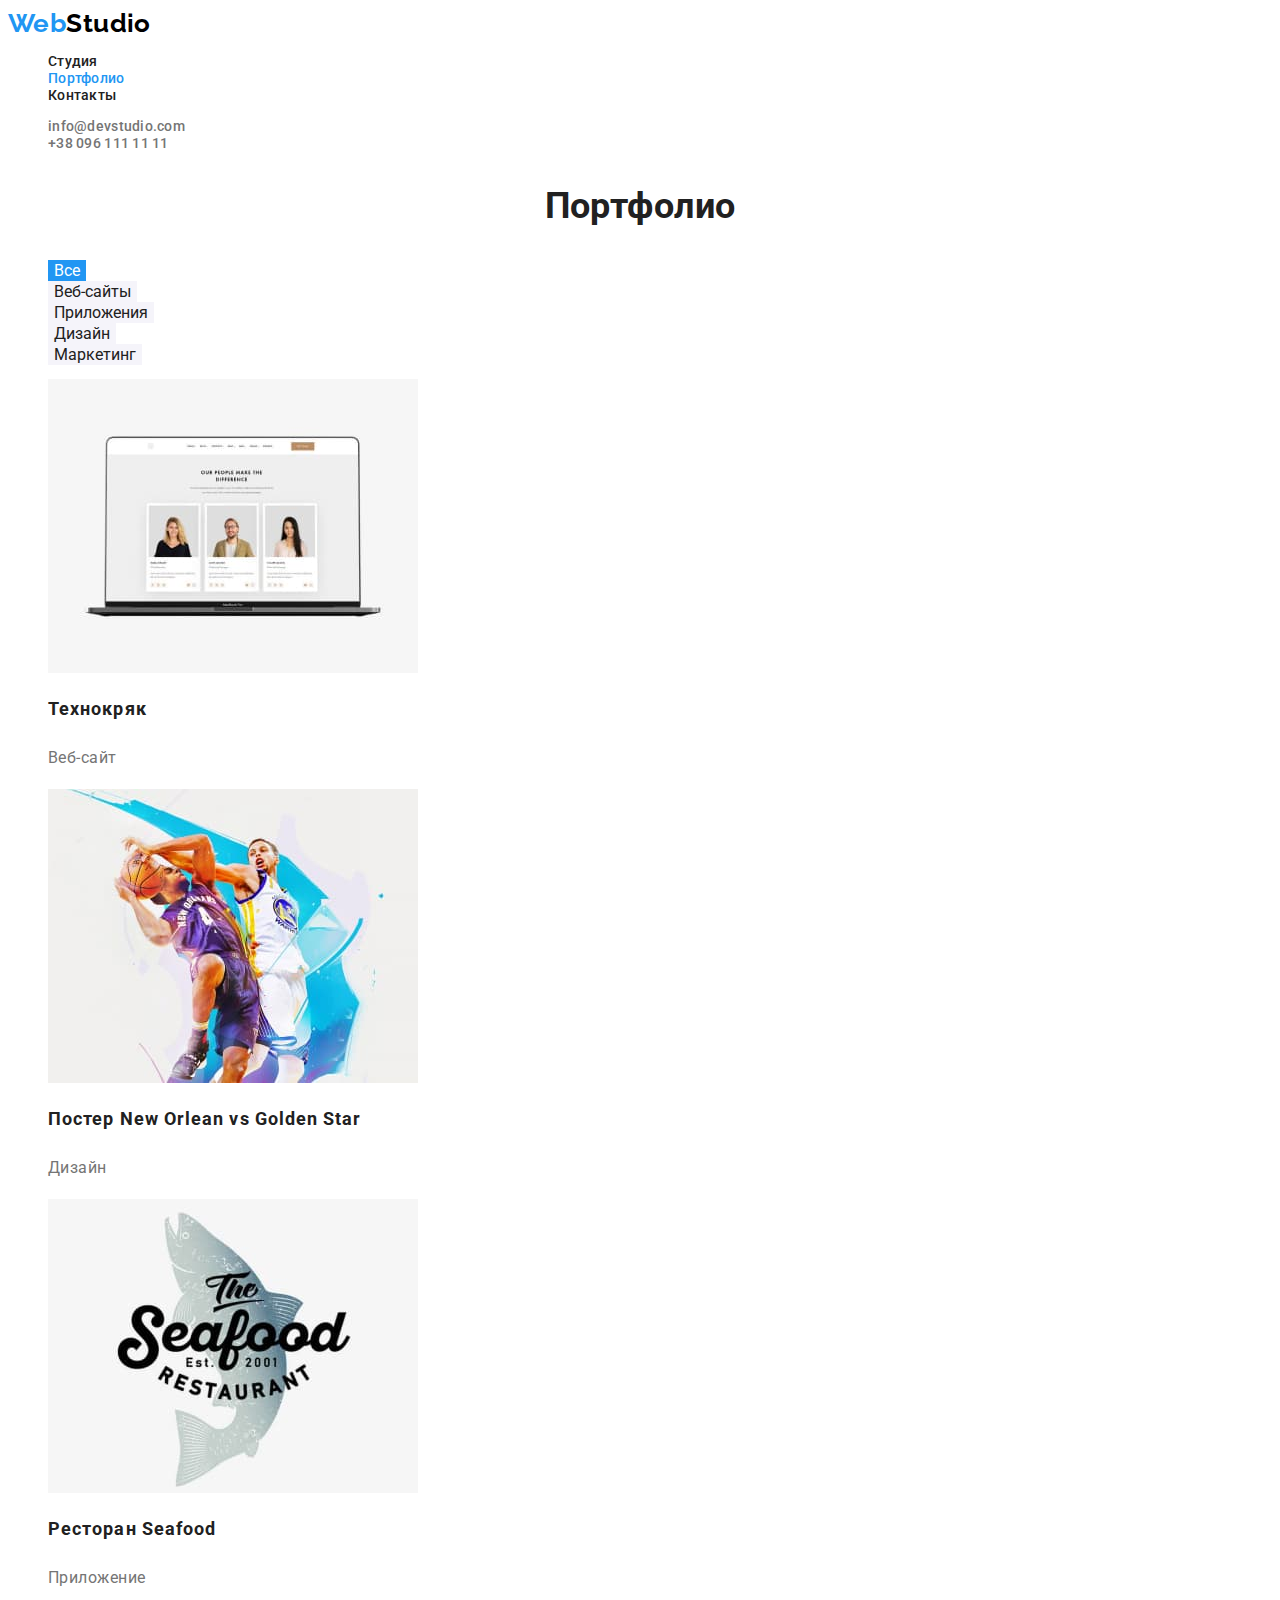
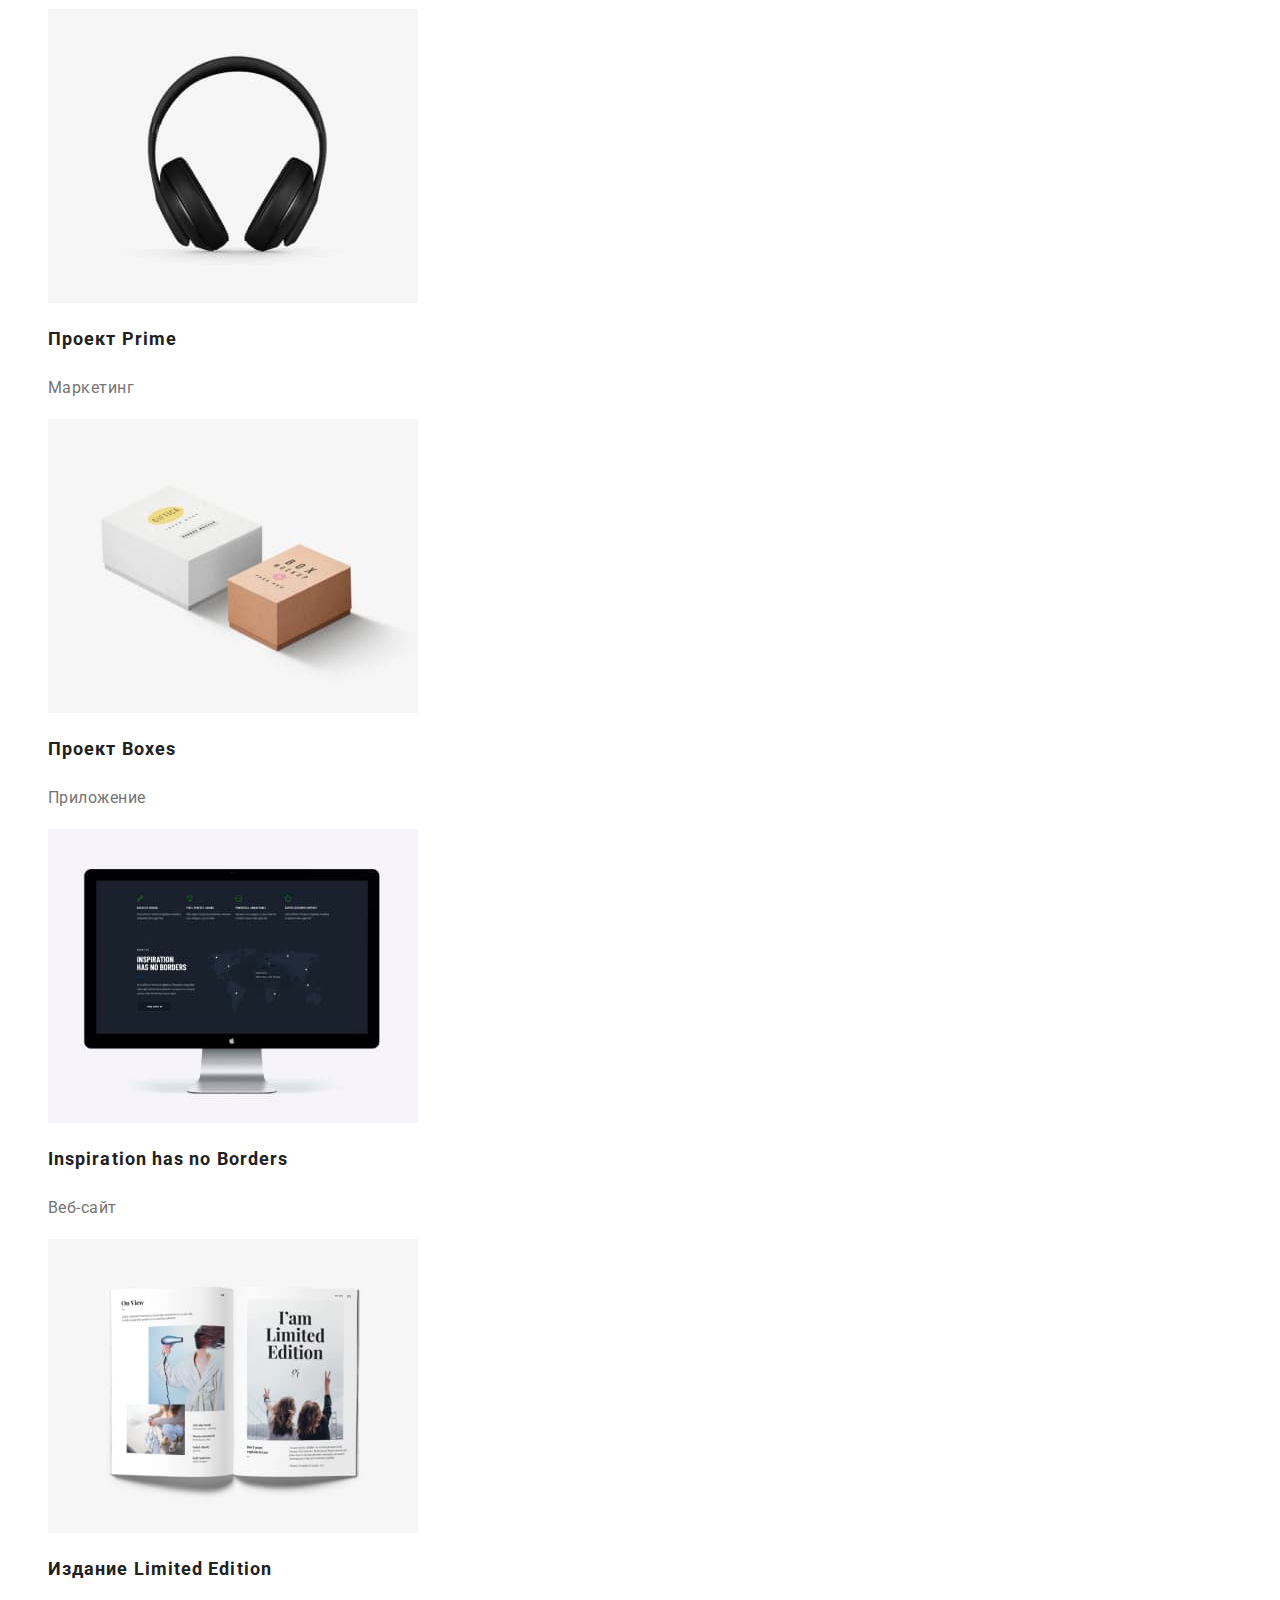
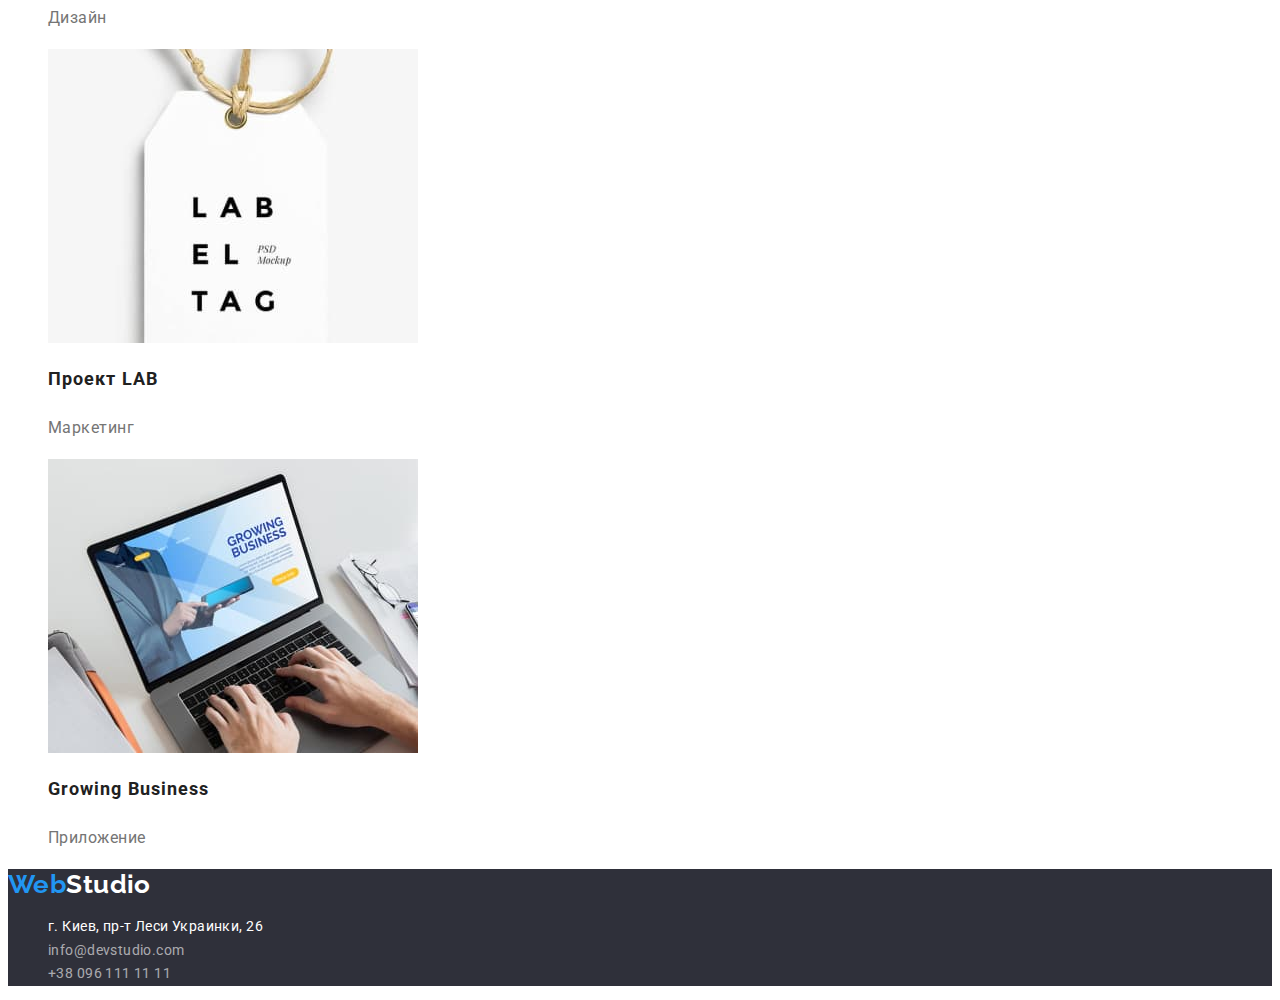
==== portfolio.html @ e7573cda "Скопирована hw-2" ====
<!DOCTYPE html>
<html lang="ru">
<head>
    <meta charset="UTF-8">
    <meta http-equiv="X-UA-Compatible" content="IE=edge">
    <meta name="viewport" content="width=device-width, initial-scale=1.0">
    <title>Portfolio</title>
    <link rel="preconnect" href="https://fonts.googleapis.com">
    <link rel="preconnect" href="https://fonts.gstatic.com" crossorigin>
    <link href="https://fonts.googleapis.com/css2?family=Raleway:wght@700&family=Roboto:wght@400;500;700;900&display=swap"
        rel="stylesheet">
    <link rel="stylesheet" href="./css/styles.css">
</head>
<body>
    <!--Шапка-->
    <header>
        <nav>
            <a href="./index.html" class="logo link">
                <span class="accent">Web</span>Studio
            </a>
    
            <ul class="site-nav list">
                <li>
                    <a href="./index.html" class="link">Студия</a>
                </li>
                <li>
                    <a href="./portfolio.html" class="link current">Портфолио</a>
                </li>
                <li>
                    <a href="./index.html" class="link">Контакты</a>
                </li>
            </ul>
        </nav>
    
        <ul class="site-contacts list">
            <li><a href="mailto:info@devstudio.com" class="link">info@devstudio.com</a></li>
            <li><a href="tel:+380961111111" class="link">+38 096 111 11 11</a></li>
        </ul>
    </header>

    <main>
        <section class="section">
            <h1 class="section-title">Портфолио</h1>
            <ul class="filter list">
                <li class="btn">
                    <button type="button" class="button secondary active">Все</button>
                </li>
                <li class="btn">
                    <button type="button" class="button secondary">Веб-сайты</button>
                </li>
                <li class="btn">
                    <button type="button" class="button secondary">Приложения</button>
                </li>
                <li class="btn">
                    <button type="button" class="button secondary">Дизайн</button>
                </li>
                <li class="btn">
                    <button type="button" class="button secondary">Маркетинг</button>
                </li>
            </ul>
                                    
            <ul class="project-list list">
                <li class="project-card">
                    <a href="">
                        <img src="./images/technokyak.jpg" alt="Технокряк" width="370" height="294">
                        <h2 class="title">Технокряк</h2>
                        <p class="text">Веб-сайт</p>
                    </a>                    
                </li>
                <li class="project-card">
                    <a href="">
                        <img src="./images/new-orlean-golden-star.jpg" alt="Постер New Orlean vs Golden Star" width="370" height="294">
                        <h2 class="title">Постер New Orlean vs Golden Star</h2>
                        <p class="text">Дизайн</p>
                    </a>                    
                </li>
                <li class="project-card">
                    <a href="">
                        <img src="./images/restaurant-seafood.jpg" alt="Ресторан Seafood" width="370" height="294">
                        <h2 class="title">Ресторан Seafood</h2>
                        <p class="text">Приложение</p>
                    </a>
                    
                </li>
                <li class="project-card">
                    <a href="">
                        <img src="./images/project-prime.jpg" alt="Проект Prime" width="370" height="294">
                        <h2 class="title">Проект Prime</h2>
                        <p class="text">Маркетинг</p>
                    </a>
                </li>
                <li class="project-card">
                    <a href="">
                        <img src="./images/project-boxes.jpg" alt="Проект Boxes" width="370" height="294">
                        <h2 class="title">Проект Boxes</h2>
                        <p class="text">Приложение</p>
                    </a>
                    
                </li>
                <li class="project-card">
                    <a href="">
                        <img src="./images/insipation-no-borders.jpg" alt="Inspiration has no Borders" width="370" height="294">
                        <h2 class="title">Inspiration has no Borders</h2>
                        <p class="text">Веб-сайт</p>
                    </a>
                </li>
                <li class="project-card">
                    <a href="">
                        <img src="./images/limited-edition.jpg" alt="Издание Limited Edition" width="370" height="294">
                        <h2 class="title">Издание Limited Edition</h2>
                        <p class="text">Дизайн</p>
                    </a>                    
                </li>
                <li class="project-card">
                    <a href="">
                        <img src="./images/project-lab.jpg" alt="Проект LAB" width="370" height="294">
                        <h2 class="title">Проект LAB</h2>
                        <p class="text">Маркетинг</p>
                    </a>
                </li>
                <li class="project-card">
                    <a href="">
                        <img src="./images/growing-business.jpg" alt="Growing Business" width="370" height="294">
                        <h2 class="title">Growing Business</h2>
                        <p class="text">Приложение</p>
                    </a>
                </li>
            </ul>                     
        </section>
    </main>

    <!--Футер-->
    <footer class="footer-content">
        <a href="./index.html" class="logo link">
            <span class="accent">Web</span>Studio
        </a>
        <address class="footer-address">
            <ul class="footer-contacts list">
                <li>
                    <a href="" class="office-address">г. Киев, пр-т Леси Украинки, 26</a>
                </li>
                <li>
                    <a href="mailto:info@devstudio.com" class="link">info@devstudio.com</a>
                </li>
                <li>
                    <a href="tel:+380961111111" class="link">+38 096 111 11 11</a>
                </li>
            </ul>
        </address>
    </footer>
    
</body>
</html>
---- css/styles.css ----
/* Основной цвет текста #757575 */

/* Цвет заголовки #212121 */

/* Цвет акцентов #2196F3 */

:root {
    --primary-text-color: #757575;
    --title-text-color: #212121;
    --accent-color: #2196F3;
    --primary-white-color: #fff;
    --secondary-bg-color: #F5F4FA;
}

body {
    background-color: var(--primary-white-color);
    color: var(--primary-text-color);

    font-family: 'Roboto', sans-serif;
    font-weight: 400;
    font-size: 14px;
    letter-spacing: 0.03em;
    }


.link{
    text-decoration: none;
}

.list {
    list-style: none;
}


/* Хэдер лого */


.logo {
    color: #000;
    font-family: 'Raleway', sans-serif;
    font-weight: 700;
    font-size: 26px;
    line-height: 1.2;
}

.accent {
    color: var(--accent-color);
}

/* Хэдер навигация */

.site-nav .link {
    color: var(--title-text-color);

    font-weight: 500;
    line-height: 1.14;
    letter-spacing: 0.02em;
}

.site-nav .link:hover,
.site-nav .link:focus {
    color: var(--accent-color);
}

.site-nav .link.current {
    color: var(--accent-color);
}

.site-contacts .link {
    color: var(--primary-text-color);

    font-weight: 500;
    line-height: 1.14;
    letter-spacing: 0.02em;
}

.site-contacts .link:hover,
.site-contacts .link:focus {
    color: var(--accent-color);
}


/* Hero */

.hero {
    background-color: #2F303A;
}

.hero-title {
    color: #fff;

    font-weight: 900;
    font-size: 44px;
    line-height: 1.36;
    letter-spacing: 0.06em;
    text-align: center;
    text-transform: uppercase;
}

.hero .button {
    font-weight: 700;
    font-size: 16px;
    line-height: 1.88;
    align-items: center;
    text-align: center;
    letter-spacing: 0.06em;
} 

/* Преимущества */

.feature-list .title {
    color: var(--title-text-color);

    font-size: 14px;
    line-height: 1.14;
    text-transform: uppercase;
}

.feature-list .text {
    line-height: 1.71;
}

/* Чем мы занимаемся */


/* Наша команда */

.section.team {
    background-color: #F5F4FA;
}

.section-title {
    color: var(--title-text-color);

    font-size: 36px;
    line-height: 1.67;
    text-align: center;
}

.team-card .title {
    color: var(--title-text-color);

    font-weight: 500;
    font-size: 16px;
    line-height: 1.19;
}

.team-card .text {
    font-size: 16px;
    line-height: 1.19;
}

/* Футер */

.footer-content {
    background-color: #2F303A;
}

.footer-content a {
    text-decoration: none;
    font-style: normal;
}

.footer-content .logo {
    color: var(--primary-white-color);
}

.footer-content .site-contacts .link {
font-weight: 400;
}

.office-address {
    color: var(--primary-white-color);

    line-height: 1.71;
}

.footer-contacts .link {
    color: rgba(255, 255, 255, 0.6);
    
    font-weight: 400;
    font-size: 14px;
    line-height: 1.71;
    letter-spacing: 0.03em;
}

.footer-contacts .link:hover,
.footer-contacts .link:focus {
    color: var(--accent-color);
}


/* Портфолио */


/* Buttons */

/* .filter > .btn {
    display: inline;
} */

.button {
    background-color: var(--secondary-bg-color);
    color: var(--title-text-color);
    
    font-family: inherit;
    font-size: 16px;
    border: none;

    cursor: pointer;
}

.button.primary {
    background-color: var(--accent-color);
    color: var(--primary-white-color);
}

.button.secondary {
    background-color: var(--secondary-bg-color);
    color: var(--title-text-color);
}

.button.secondary.active {
    background-color: var(--accent-color);
    color: var(--primary-white-color);
}

.button.secondary:hover,
.button.secondary:focus,
.button.secondary:active {
    background-color: var(--accent-color);
    color: var(--primary-white-color);
}


/* Portfolio content */

.project-card a {
    text-decoration: none;
}

.project-card .title {
    color: var(--title-text-color);

    font-size: 18px;
    line-height: 2;
    letter-spacing: 0.06em;
}


.project-card .text {
    color: var(--primary-text-color);
    
    font-weight: 400;
    font-size: 16px;
    line-height: 1.88;
    letter-spacing: 0.03em;
}
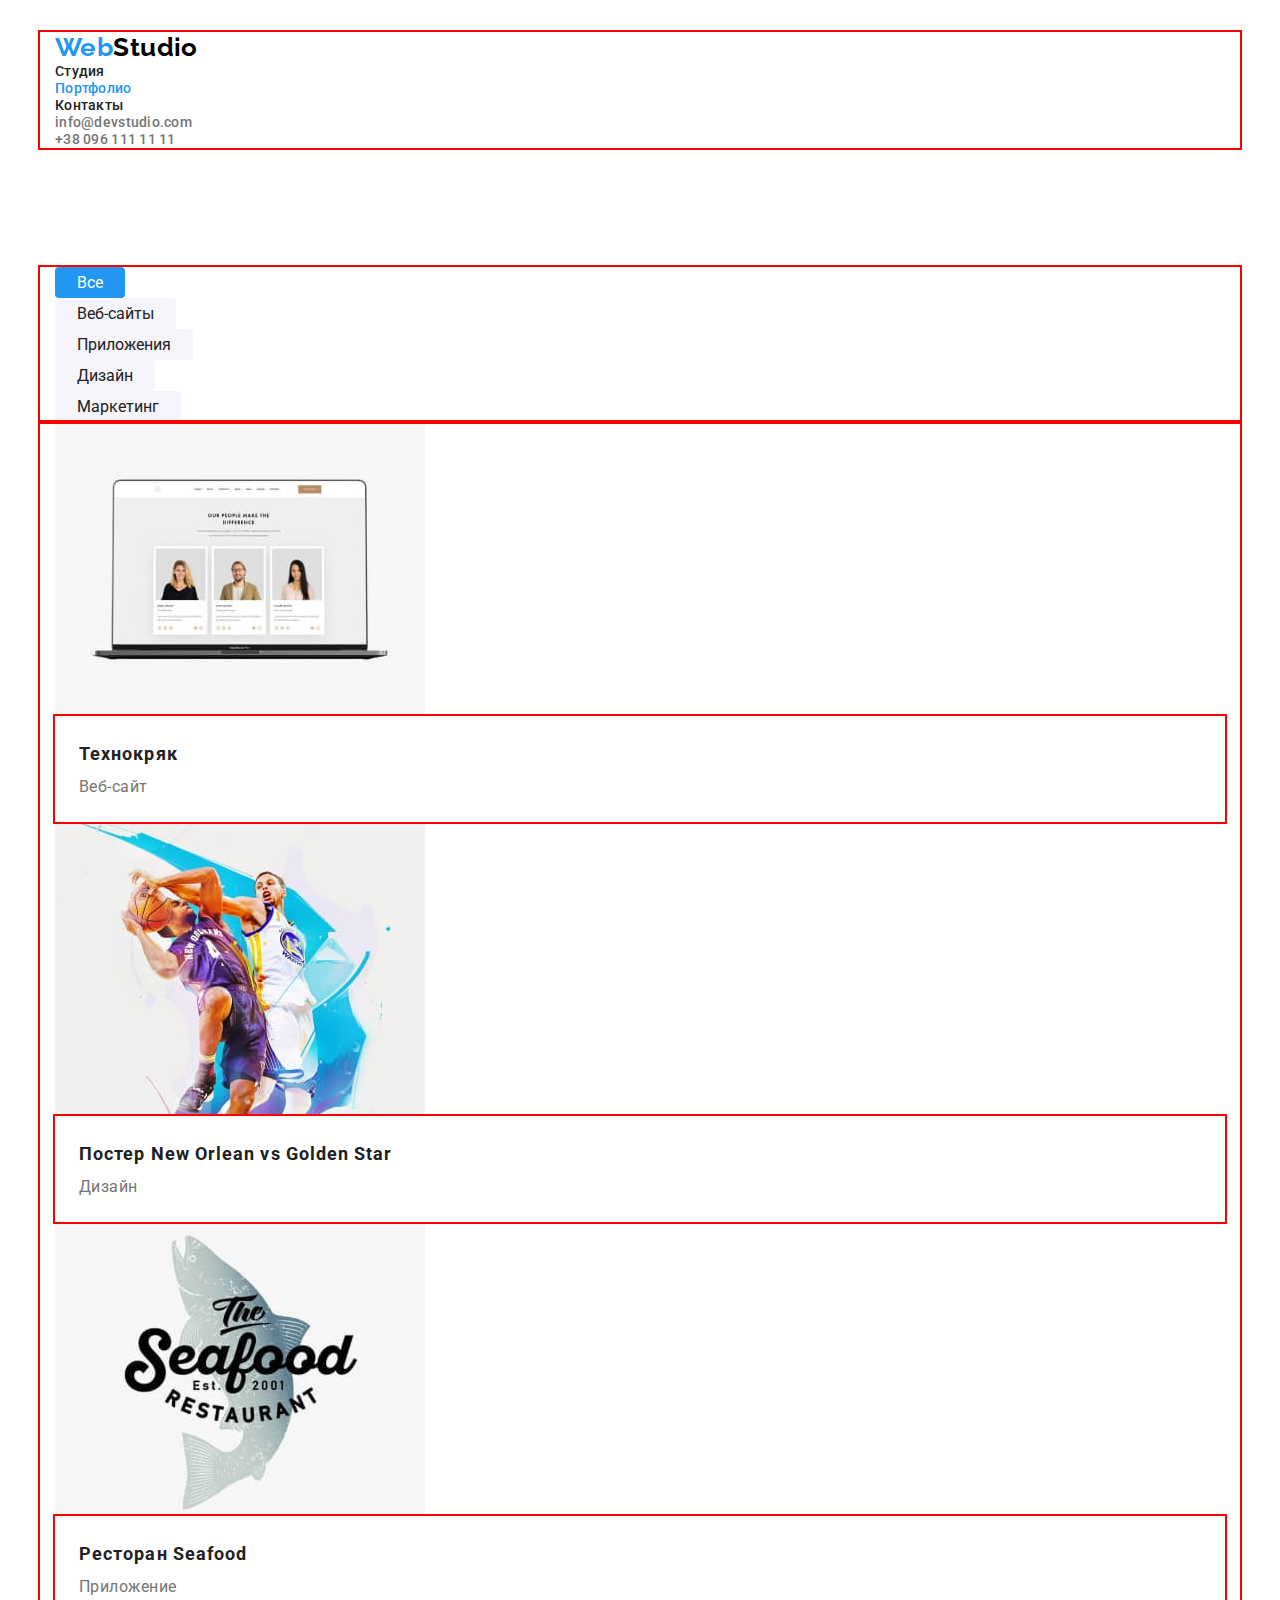
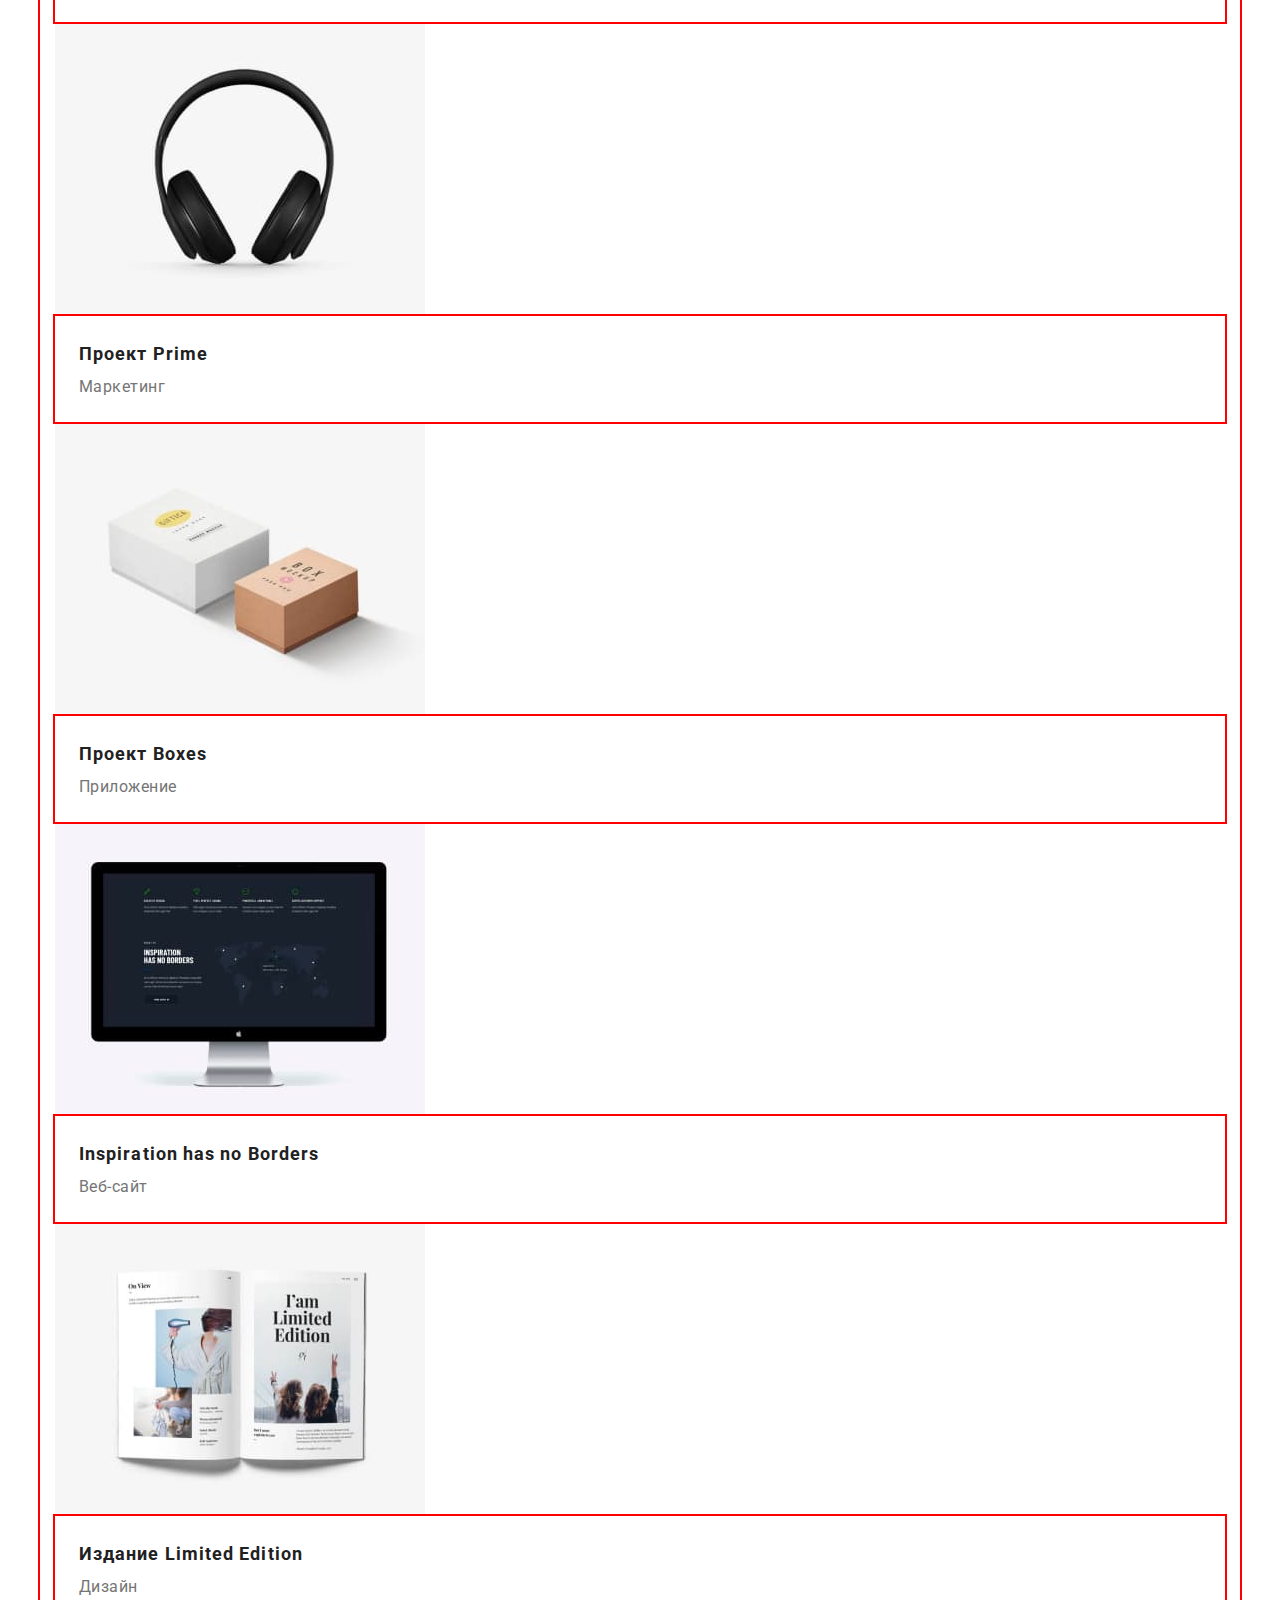
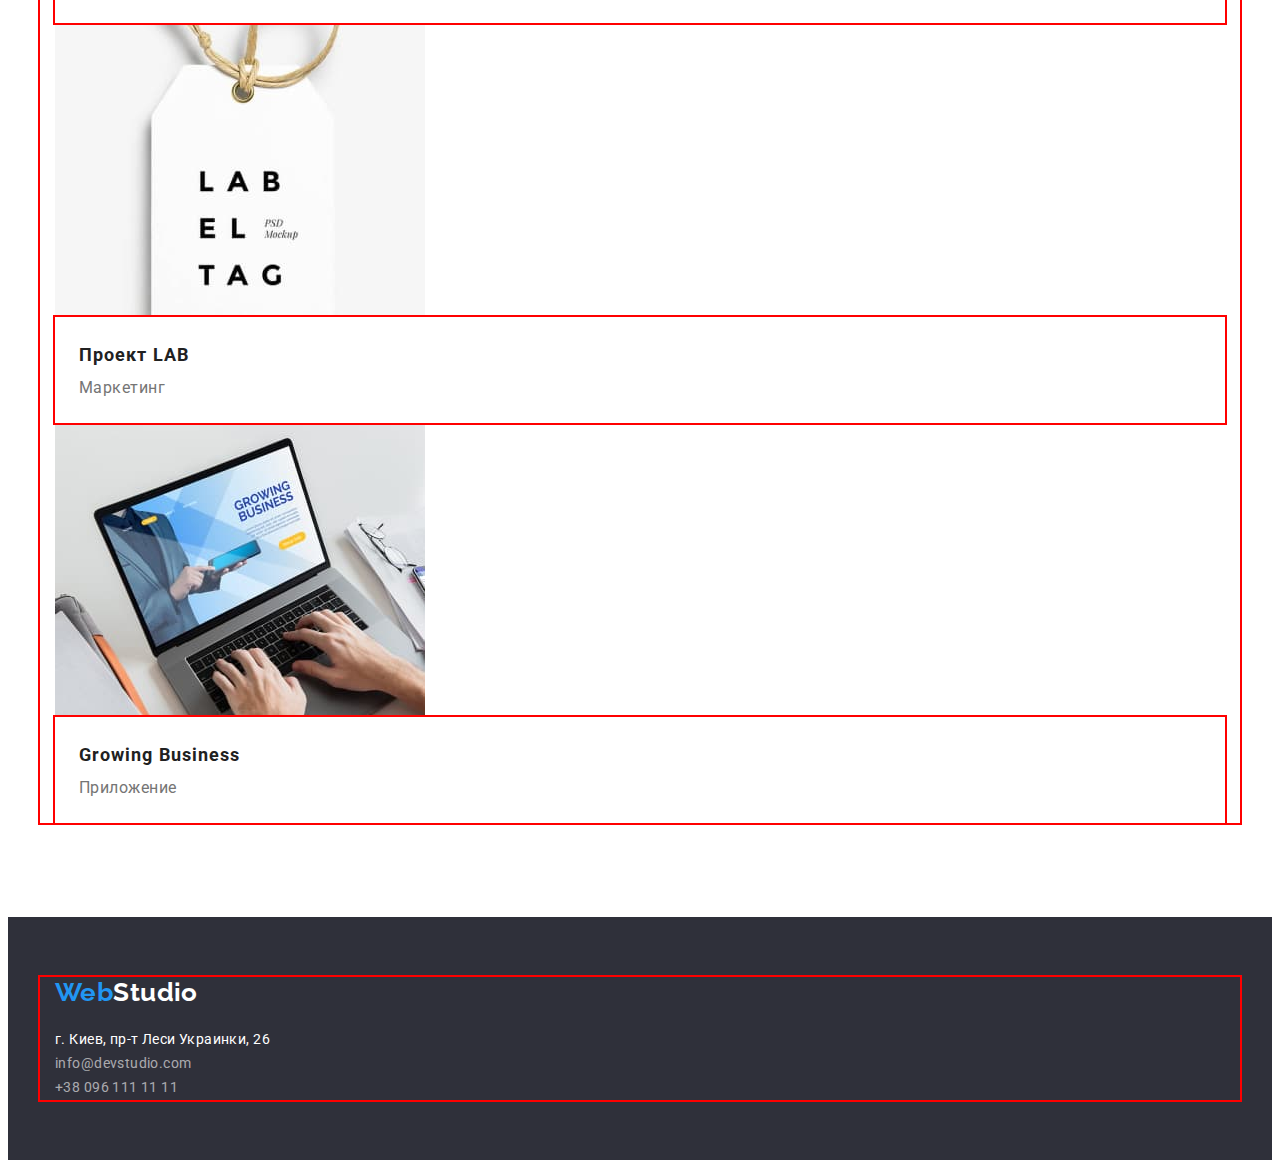
==== commit ec1981e8: "Первая без футера с контейнерами" ====
--- a/portfolio.html
+++ b/portfolio.html
@@ -9,145 +9,168 @@
     <link rel="preconnect" href="https://fonts.gstatic.com" crossorigin>
     <link href="https://fonts.googleapis.com/css2?family=Raleway:wght@700&family=Roboto:wght@400;500;700;900&display=swap"
         rel="stylesheet">
+    <link rel="stylesheet" href="https://cdnjs.cloudflare.com/ajax/libs/modern-normalize/1.1.0/modern-normalize.min.css"
+        integrity="sha512-wpPYUAdjBVSE4KJnH1VR1HeZfpl1ub8YT/NKx4PuQ5NmX2tKuGu6U/JRp5y+Y8XG2tV+wKQpNHVUX03MfMFn9Q=="
+        crossorigin="anonymous" referrerpolicy="no-referrer" />
     <link rel="stylesheet" href="./css/styles.css">
 </head>
 <body>
     <!--Шапка-->
-    <header>
-        <nav>
-            <a href="./index.html" class="logo link">
-                <span class="accent">Web</span>Studio
-            </a>
-    
-            <ul class="site-nav list">
+    <header class="header">
+        <div class="container">
+            <nav>
+                <a href="./index.html" class="logo-header link">
+                    <span class="accent">Web</span>Studio</a>
+                <ul class="site-nav list">
                 <li>
                     <a href="./index.html" class="link">Студия</a>
                 </li>
                 <li>
                     <a href="./portfolio.html" class="link current">Портфолио</a>
                 </li>
-                <li>
-                    <a href="./index.html" class="link">Контакты</a>
-                </li>
+                    <li>
+                        <a href="./index.html" class="link">Контакты</a>
+                    </li>
+                </ul>
+            </nav>
+            <ul class="site-contacts list">
+                <li><a href="mailto:info@devstudio.com" class="link">info@devstudio.com</a></li>
+                <li><a href="tel:+380961111111" class="link">+38 096 111 11 11</a></li>
             </ul>
-        </nav>
-    
-        <ul class="site-contacts list">
-            <li><a href="mailto:info@devstudio.com" class="link">info@devstudio.com</a></li>
-            <li><a href="tel:+380961111111" class="link">+38 096 111 11 11</a></li>
-        </ul>
+        </div>
     </header>
 
     <main>
-        <section class="section">
-            <h1 class="section-title">Портфолио</h1>
-            <ul class="filter list">
-                <li class="btn">
-                    <button type="button" class="button secondary active">Все</button>
-                </li>
-                <li class="btn">
-                    <button type="button" class="button secondary">Веб-сайты</button>
-                </li>
-                <li class="btn">
-                    <button type="button" class="button secondary">Приложения</button>
-                </li>
-                <li class="btn">
-                    <button type="button" class="button secondary">Дизайн</button>
-                </li>
-                <li class="btn">
-                    <button type="button" class="button secondary">Маркетинг</button>
-                </li>
-            </ul>
-                                    
-            <ul class="project-list list">
-                <li class="project-card">
-                    <a href="">
-                        <img src="./images/technokyak.jpg" alt="Технокряк" width="370" height="294">
-                        <h2 class="title">Технокряк</h2>
-                        <p class="text">Веб-сайт</p>
-                    </a>                    
-                </li>
-                <li class="project-card">
-                    <a href="">
-                        <img src="./images/new-orlean-golden-star.jpg" alt="Постер New Orlean vs Golden Star" width="370" height="294">
-                        <h2 class="title">Постер New Orlean vs Golden Star</h2>
-                        <p class="text">Дизайн</p>
-                    </a>                    
-                </li>
-                <li class="project-card">
-                    <a href="">
-                        <img src="./images/restaurant-seafood.jpg" alt="Ресторан Seafood" width="370" height="294">
-                        <h2 class="title">Ресторан Seafood</h2>
-                        <p class="text">Приложение</p>
-                    </a>
-                    
-                </li>
-                <li class="project-card">
-                    <a href="">
-                        <img src="./images/project-prime.jpg" alt="Проект Prime" width="370" height="294">
-                        <h2 class="title">Проект Prime</h2>
-                        <p class="text">Маркетинг</p>
-                    </a>
-                </li>
-                <li class="project-card">
-                    <a href="">
-                        <img src="./images/project-boxes.jpg" alt="Проект Boxes" width="370" height="294">
-                        <h2 class="title">Проект Boxes</h2>
-                        <p class="text">Приложение</p>
-                    </a>
-                    
-                </li>
-                <li class="project-card">
-                    <a href="">
-                        <img src="./images/insipation-no-borders.jpg" alt="Inspiration has no Borders" width="370" height="294">
-                        <h2 class="title">Inspiration has no Borders</h2>
-                        <p class="text">Веб-сайт</p>
-                    </a>
-                </li>
-                <li class="project-card">
-                    <a href="">
-                        <img src="./images/limited-edition.jpg" alt="Издание Limited Edition" width="370" height="294">
-                        <h2 class="title">Издание Limited Edition</h2>
-                        <p class="text">Дизайн</p>
-                    </a>                    
-                </li>
-                <li class="project-card">
-                    <a href="">
-                        <img src="./images/project-lab.jpg" alt="Проект LAB" width="370" height="294">
-                        <h2 class="title">Проект LAB</h2>
-                        <p class="text">Маркетинг</p>
-                    </a>
-                </li>
-                <li class="project-card">
-                    <a href="">
-                        <img src="./images/growing-business.jpg" alt="Growing Business" width="370" height="294">
-                        <h2 class="title">Growing Business</h2>
-                        <p class="text">Приложение</p>
-                    </a>
-                </li>
-            </ul>                     
+        <section class="section portfolio">
+            <div class="container">
+                <h1 class="portfolio-title visually-hidden">Портфолио</h1>
+                <ul class="btn-filter list">
+                    <li class="btn">
+                        <button type="button" class="button secondary active">Все</button>
+                    </li>
+                    <li class="btn">
+                        <button type="button" class="button secondary">Веб-сайты</button>
+                    </li>
+                    <li class="btn">
+                        <button type="button" class="button secondary">Приложения</button>
+                    </li>
+                    <li class="btn">
+                        <button type="button" class="button secondary">Дизайн</button>
+                    </li>
+                    <li class="btn">
+                        <button type="button" class="button secondary">Маркетинг</button>
+                    </li>
+                </ul>
+            </div>
+            <div class="container">
+                <ul class="project-list list">
+                    <li class="project-card">
+                        <a href="">
+                            <img src="./images/technokyak.jpg" alt="Технокряк" width="370" height="294">
+                            <div class="content">
+                                <h2 class="project-card-title">Технокряк</h2>
+                                <p class="project-card-text">Веб-сайт</p>
+                            </div>
+                        </a>
+                    </li>
+                    <li class="project-card">
+                        <a href="">
+                            <img src="./images/new-orlean-golden-star.jpg" alt="Постер New Orlean vs Golden Star" width="370"
+                                height="294">
+                            <div class="content">
+                                <h2 class="project-card-title">Постер New Orlean vs Golden Star</h2>
+                                <p class="project-card-text">Дизайн</p>
+                            </div>
+                        </a>
+                    </li>
+                    <li class="project-card">
+                        <a href="">
+                            <img src="./images/restaurant-seafood.jpg" alt="Ресторан Seafood" width="370" height="294">
+                            <div class="content">
+                                <h2 class="project-card-title">Ресторан Seafood</h2>
+                                <p class="project-card-text">Приложение</p>
+                            </div>
+                            </a>                
+                    </li>
+                    <li class="project-card">
+                        <a href="">
+                            <img src="./images/project-prime.jpg" alt="Проект Prime" width="370" height="294">
+                            <div class="content">
+                                <h2 class="project-card-title">Проект Prime</h2>
+                                <p class="project-card-text">Маркетинг</p>
+                            </div>
+                        </a>
+                    </li>
+                    <li class="project-card">
+                        <a href="">
+                            <img src="./images/project-boxes.jpg" alt="Проект Boxes" width="370" height="294">
+                            <div class="content">
+                                <h2 class="project-card-title">Проект Boxes</h2>
+                                <p class="project-card-text">Приложение</p>
+                            </div>
+                            </a>
+                
+                    </li>
+                    <li class="project-card">
+                        <a href="">
+                            <img src="./images/insipation-no-borders.jpg" alt="Inspiration has no Borders" width="370" height="294">
+                            <div class="content">
+                                <h2 class="project-card-title">Inspiration has no Borders</h2>
+                                <p class="project-card-text">Веб-сайт</p>
+                            </div>
+                        </a>
+                    </li>
+                    <li class="project-card">
+                        <a href="">
+                            <img src="./images/limited-edition.jpg" alt="Издание Limited Edition" width="370" height="294">
+                            <div class="content">
+                                <h2 class="project-card-title">Издание Limited Edition</h2>
+                                <p class="project-card-text">Дизайн</p>
+                            </div>
+                        </a>
+                    </li>
+                    <li class="project-card">
+                        <a href="">
+                            <img src="./images/project-lab.jpg" alt="Проект LAB" width="370" height="294">
+                            <div class="content">
+                                <h2 class="project-card-title">Проект LAB</h2>
+                                <p class="project-card-text">Маркетинг</p>
+                            </div>
+                        </a>
+                    </li>
+                    <li class="project-card">
+                        <a href="">
+                            <img src="./images/growing-business.jpg" alt="Growing Business" width="370" height="294">
+                            <div class="content">
+                                <h2 class="project-card-title">Growing Business</h2>
+                                <p class="project-card-text">Приложение</p>
+                            </div>
+                        </a>
+                    </li>
+                </ul>
+            </div>
         </section>
     </main>
-
     <!--Футер-->
-    <footer class="footer-content">
-        <a href="./index.html" class="logo link">
-            <span class="accent">Web</span>Studio
-        </a>
-        <address class="footer-address">
-            <ul class="footer-contacts list">
-                <li>
-                    <a href="" class="office-address">г. Киев, пр-т Леси Украинки, 26</a>
-                </li>
-                <li>
-                    <a href="mailto:info@devstudio.com" class="link">info@devstudio.com</a>
-                </li>
-                <li>
-                    <a href="tel:+380961111111" class="link">+38 096 111 11 11</a>
-                </li>
-            </ul>
-        </address>
+    <footer class="footer">
+        <div class="container">
+            <a href="./index.html" class="logo-footer link">
+                <span class="accent">Web</span>Studio
+            </a>
+            <address class="footer-contacts">
+                <ul class="site-contacts list">
+                    <li>
+                        <a href="" class="office-address link">г. Киев, пр-т Леси Украинки, 26</a>
+                    </li>
+                    <li>
+                        <a href="mailto:info@devstudio.com" class="link">info@devstudio.com</a>
+                    </li>
+                    <li>
+                        <a href="tel:+380961111111" class="link">+38 096 111 11 11</a>
+                    </li>
+                </ul>
+            </address>
+        </div>
     </footer>
-    
 </body>
 </html>--- a/css/styles.css
+++ b/css/styles.css
@@ -1,3 +1,26 @@
+*,
+*::before,
+*::after {
+    box-sizing: border-box;
+}
+
+p, h1, h2, h3, h4, h5, h6 {
+    margin: 0%
+;}
+
+ul, ol {
+    margin: 0;
+    padding-left: 0;
+}
+
+img {
+    display: block;
+}
+
+button {
+    cursor: pointer ;
+}
+
 /* Основной цвет текста #757575 */
 
 /* Цвет заголовки #212121 */
@@ -32,10 +55,23 @@
 }
 
 
-/* Хэдер лого */
-
-
-.logo {
+/* ------Хэдер------ */
+
+.header {
+    padding-top: 24px;
+    padding-bottom: 25px;
+    /* background-color: teal; */
+}
+
+.container {
+    width: 1200px;
+    padding-left: 15px;
+    padding-right: 15px;
+    margin: 0 auto;
+    outline: 2px solid red;
+}
+
+.logo-header {
     color: #000;
     font-family: 'Raleway', sans-serif;
     font-weight: 700;
@@ -80,10 +116,13 @@
 }
 
 
-/* Hero */
+/* --------Hero------- */
 
 .hero {
     background-color: #2F303A;
+
+    padding-top: 200px;
+    padding-bottom: 200px;
 }
 
 .hero-title {
@@ -95,41 +134,71 @@
     letter-spacing: 0.06em;
     text-align: center;
     text-transform: uppercase;
-}
-
-.hero .button {
+    margin-bottom: 30px;
+    max-width: 696px;
+}
+
+.hero-button {
+    background-color: var(--accent-color);
+    color: var(--primary-white-color);
+
     font-weight: 700;
     font-size: 16px;
     line-height: 1.88;
     align-items: center;
     text-align: center;
     letter-spacing: 0.06em;
+
+    border-radius: 4px;
+    padding: 10px 32px;
 } 
 
-/* Преимущества */
-
-.feature-list .title {
+/* -------Наши Преимущества------- */
+
+.features {
+    padding-top: 94px;
+    padding-bottom: 94px;
+    /* background-color: teal; */
+}
+
+.visually-hidden {
+    position: absolute;
+    white-space: nowrap;
+    width: 1px;
+    height: 1px;
+    overflow: hidden;
+    border: 0;
+    padding: 0;
+    clip: rect(0 0 0 0);
+    clip-path: inset(50%);
+    margin: -1px;
+}
+
+.feature-item {
+    width: 270px;
+}
+
+.feature-item-title {
     color: var(--title-text-color);
 
     font-size: 14px;
     line-height: 1.14;
     text-transform: uppercase;
-}
-
-.feature-list .text {
+    margin-bottom: 10px;
+}
+
+.feature-list-text {
     line-height: 1.71;
 }
 
-/* Чем мы занимаемся */
-
-
-/* Наша команда */
-
-.section.team {
-    background-color: #F5F4FA;
-}
-
-.section-title {
+/* ------Чем мы занимаемся----- */
+
+.services {
+    padding-top: 0;
+    padding-bottom: 94px;
+}
+
+.services-title {
     color: var(--title-text-color);
 
     font-size: 36px;
@@ -137,39 +206,82 @@
     text-align: center;
 }
 
-.team-card .title {
+
+/* ------Наша команда--------- */
+
+.team {
+
+    background-color: #F5F4FA;
+
+    padding-top: 94px;
+    padding-bottom: 94px;
+}
+
+.team-title {
+    color: var(--title-text-color);
+
+    font-size: 36px;
+    line-height: 1.67;
+    text-align: center;
+}
+
+.team-card {
+    width: 270px;
+    /* text-align: center; */
+}
+
+.team-card > .content {
+    padding-top: 30px;
+    padding-bottom: 30px;
+    text-align: center;
+    outline: 2px solid red;
+}
+
+.team-card-title {
     color: var(--title-text-color);
 
     font-weight: 500;
     font-size: 16px;
     line-height: 1.19;
-}
-
-.team-card .text {
+    margin-bottom: 10px;
+}
+
+.team-card-text {
     font-size: 16px;
     line-height: 1.19;
 }
 
 /* Футер */
 
-.footer-content {
+.footer {
     background-color: #2F303A;
-}
-
-.footer-content a {
+
+    padding-top: 60px;
+    padding-bottom: 60px;
+}
+
+.footer .link {
     text-decoration: none;
     font-style: normal;
 }
 
-.footer-content .logo {
-    color: var(--primary-white-color);
-}
-
-.footer-content .site-contacts .link {
+.logo-footer {
+    color: var(--primary-white-color);
+    font-family: 'Raleway', sans-serif;
+    font-weight: 700;
+    font-size: 26px;
+    line-height: 1.2;
+    margin-bottom: 20px;
+    display: inline-block;
+    /* background-color: teal; */
+}
+
+.footer .site-contacts .link {
 font-weight: 400;
-}
-
-.office-address {
+line-height: 1.71;
+}
+
+.footer .office-address.link {
     color: var(--primary-white-color);
 
     line-height: 1.71;
@@ -190,14 +302,14 @@
 }
 
 
-/* Портфолио */
-
+/* -----Портфолио----- */
 
 /* Buttons */
 
-/* .filter > .btn {
-    display: inline;
-} */
+.btn-filter {
+    display: inline-block;
+
+}
 
 .button {
     background-color: var(--secondary-bg-color);
@@ -206,13 +318,8 @@
     font-family: inherit;
     font-size: 16px;
     border: none;
-
-    cursor: pointer;
-}
-
-.button.primary {
-    background-color: var(--accent-color);
-    color: var(--primary-white-color);
+    padding: 6px 22px;
+    border-radius: 4px;
 }
 
 .button.secondary {
@@ -235,11 +342,21 @@
 
 /* Portfolio content */
 
+.portfolio {
+    padding-top: 94px;
+    padding-bottom: 94px;
+}
+
 .project-card a {
     text-decoration: none;
 }
 
-.project-card .title {
+.project-card .content {
+    padding: 20px 24px;
+    outline: 2px solid red;
+}
+
+.project-card-title {
     color: var(--title-text-color);
 
     font-size: 18px;
@@ -248,7 +365,7 @@
 }
 
 
-.project-card .text {
+.project-card-text {
     color: var(--primary-text-color);
     
     font-weight: 400;
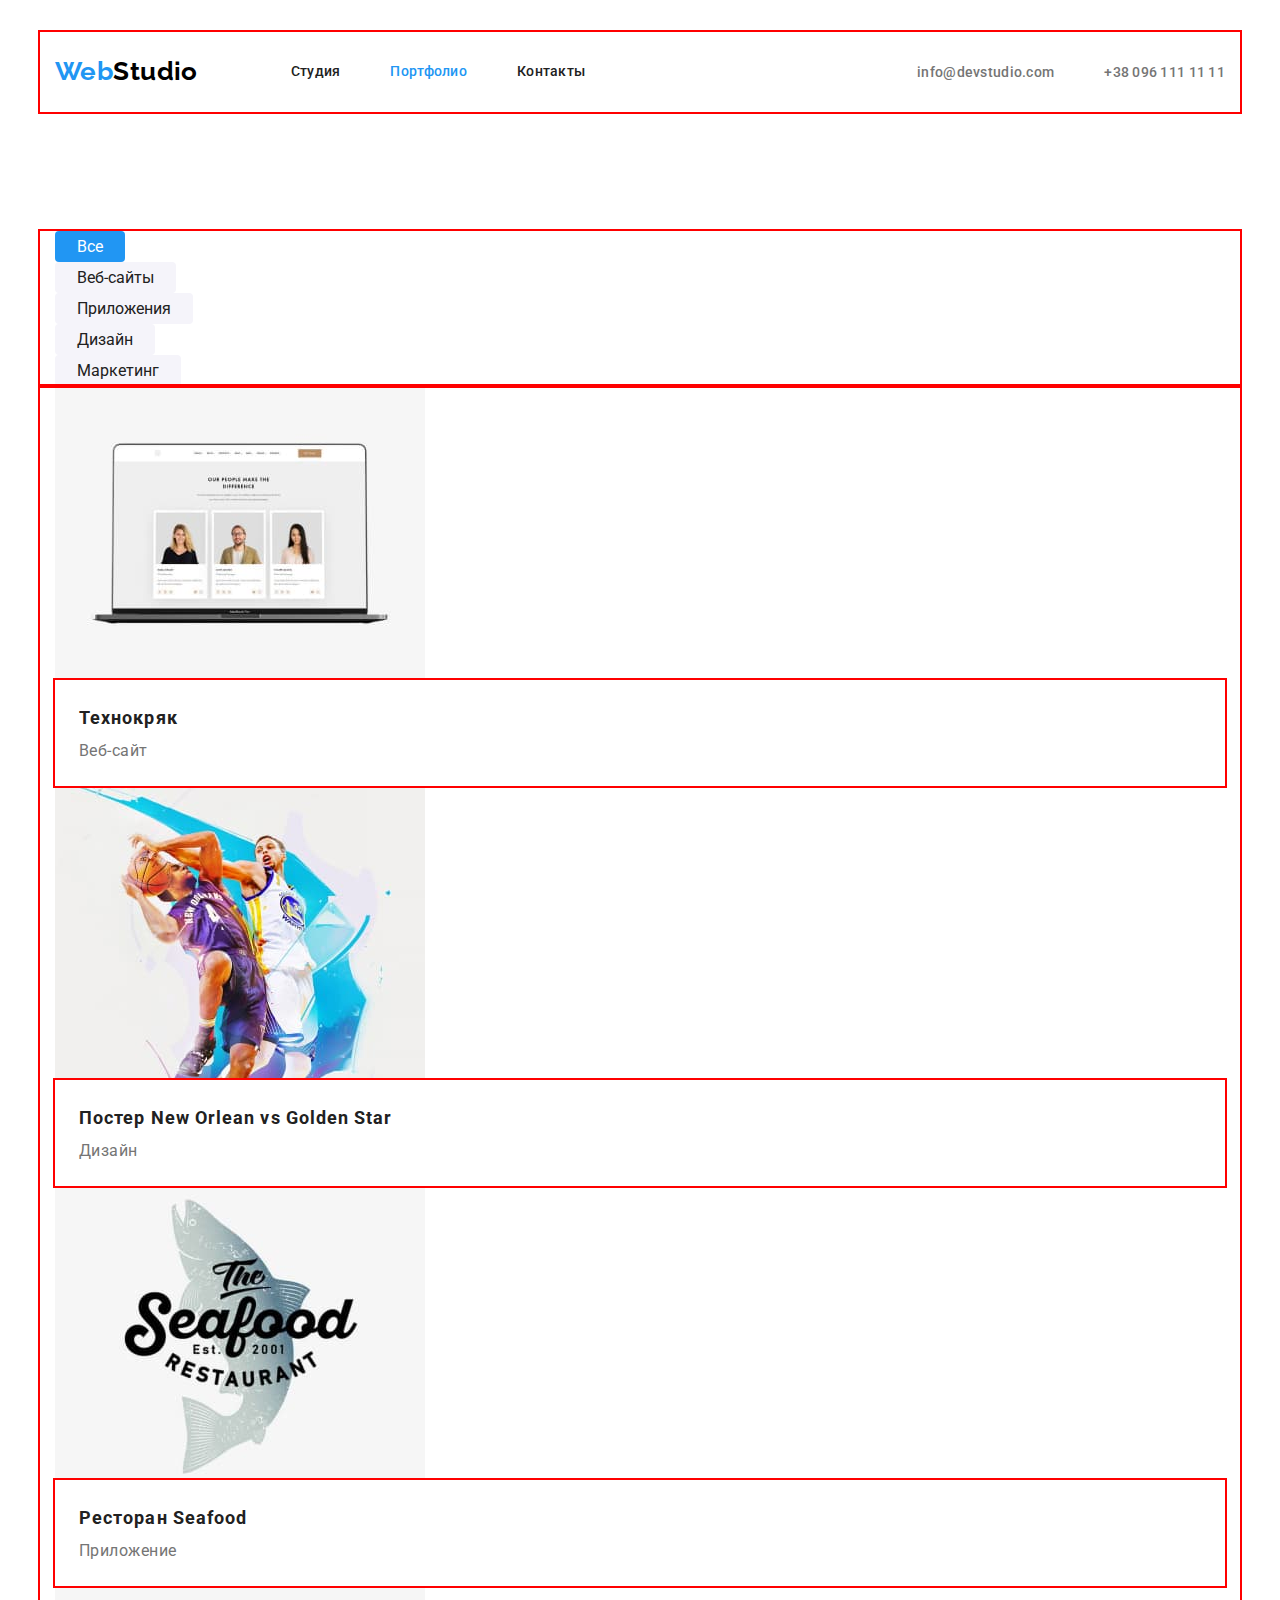
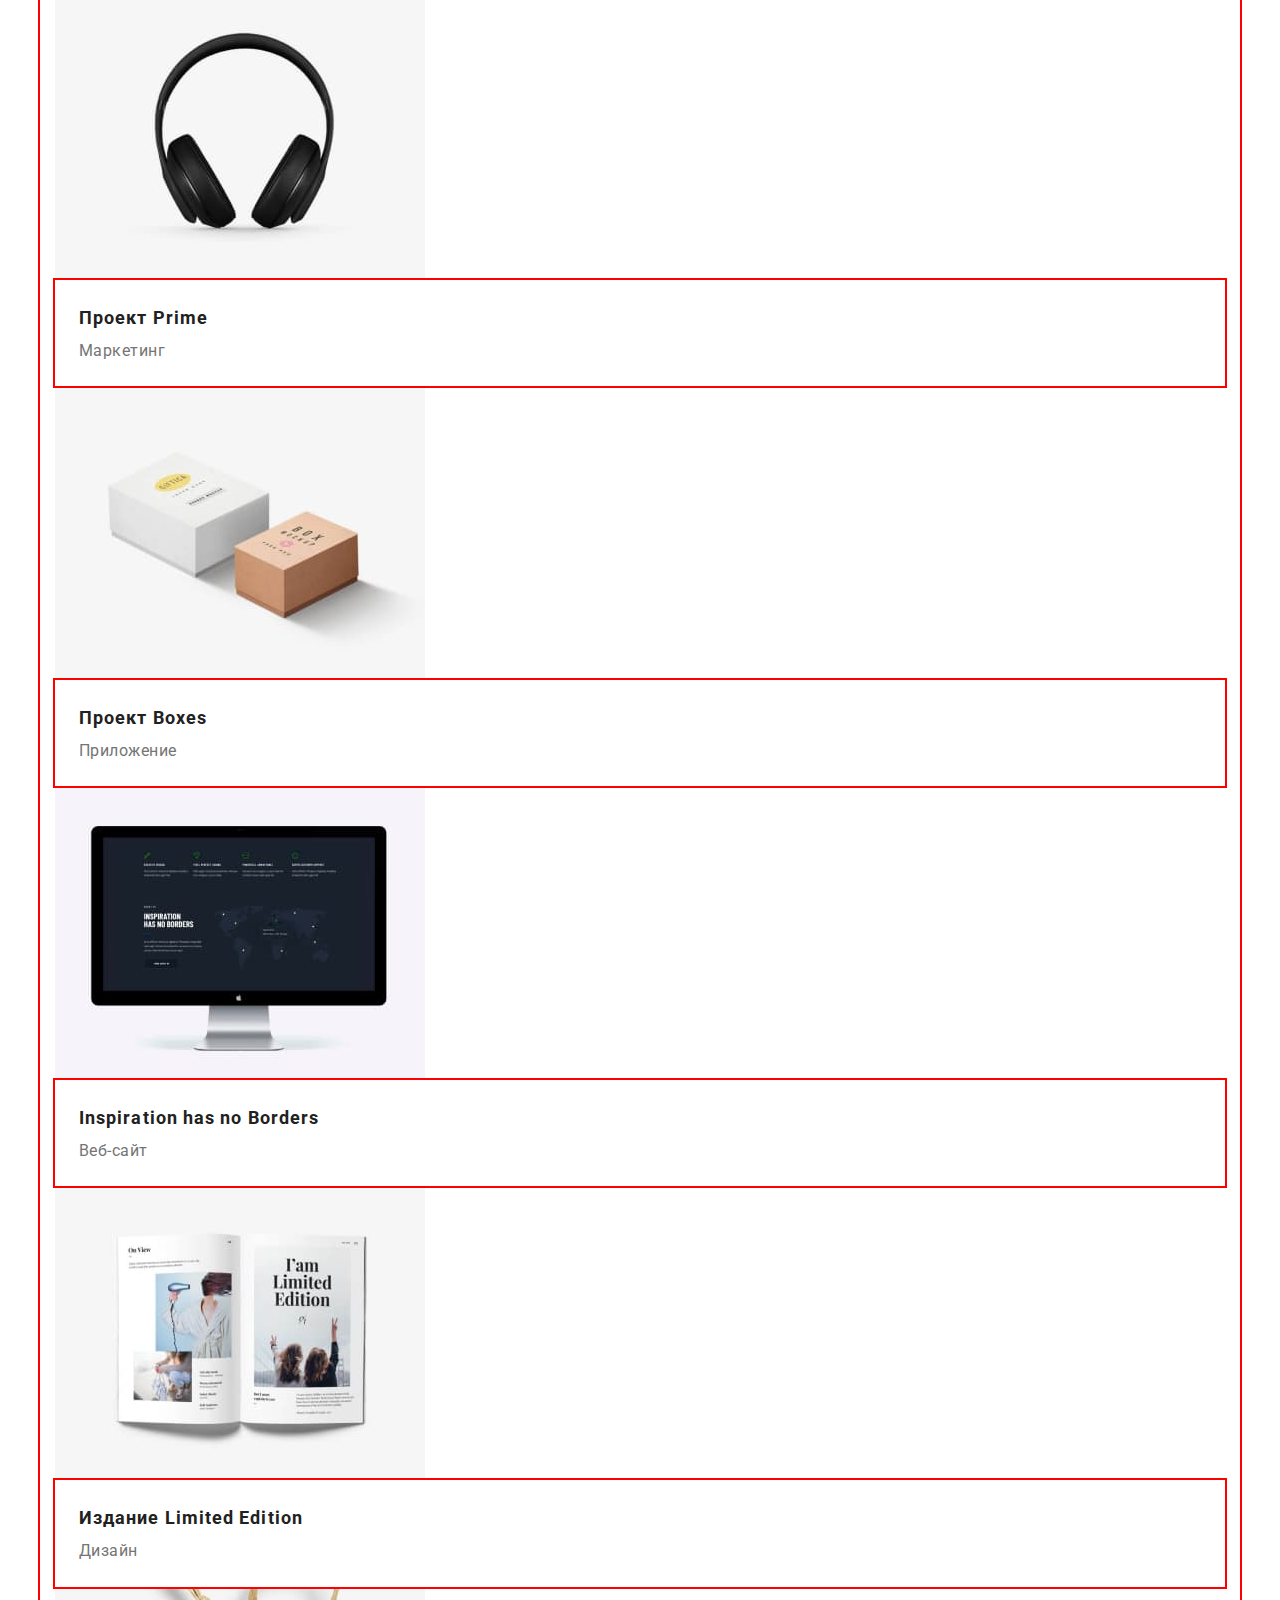
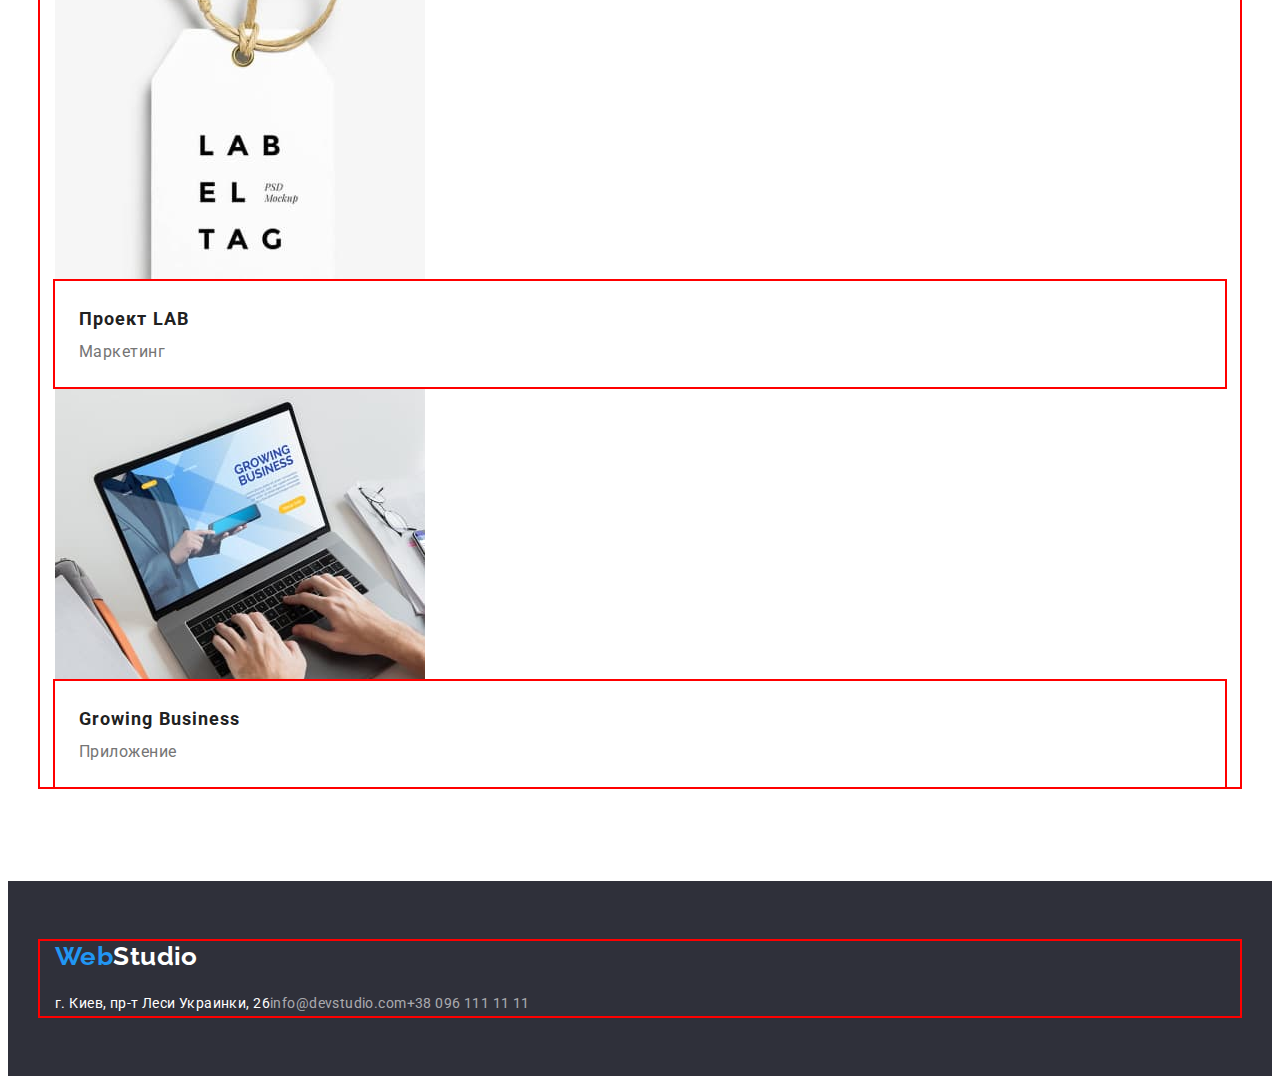
==== commit 3067c67b: "Header + Hero flex" ====
--- a/portfolio.html
+++ b/portfolio.html
@@ -17,25 +17,27 @@
 <body>
     <!--Шапка-->
     <header class="header">
-        <div class="container">
-            <nav>
+        <div class="container header-nav">
+            <nav class="main-nav">
                 <a href="./index.html" class="logo-header link">
                     <span class="accent">Web</span>Studio</a>
                 <ul class="site-nav list">
-                <li>
-                    <a href="./index.html" class="link">Студия</a>
-                </li>
-                <li>
-                    <a href="./portfolio.html" class="link current">Портфолио</a>
-                </li>
-                    <li>
+                    <li class="site-nav-item">
+                        <a href="./index.html" class="link">Студия</a>
+                    </li>
+                    <li class="site-nav-item">
+                        <a href="./portfolio.html" class="link current">Портфолио</a>
+                    </li>
+                    <li class="site-nav-item">
                         <a href="./index.html" class="link">Контакты</a>
                     </li>
                 </ul>
             </nav>
             <ul class="site-contacts list">
-                <li><a href="mailto:info@devstudio.com" class="link">info@devstudio.com</a></li>
-                <li><a href="tel:+380961111111" class="link">+38 096 111 11 11</a></li>
+                <li class="site-contacts-item"><a href="mailto:info@devstudio.com" class="link">info@devstudio.com</a>
+                </li>
+                <li class="site-contacts-item"><a href="tel:+380961111111" class="link">+38 096 111 11 11</a>
+                </li>
             </ul>
         </div>
     </header>
--- a/css/styles.css
+++ b/css/styles.css
@@ -71,12 +71,23 @@
     outline: 2px solid red;
 }
 
+.header-nav {
+    display: flex;
+    align-items: center;
+}
+
+.main-nav {
+    display: flex;
+    align-items: center;
+}
+
 .logo-header {
     color: #000;
     font-family: 'Raleway', sans-serif;
     font-weight: 700;
     font-size: 26px;
     line-height: 1.2;
+    margin-right: 93px;
 }
 
 .accent {
@@ -84,6 +95,21 @@
 }
 
 /* Хэдер навигация */
+
+.site-nav {
+    display: flex;
+    /* margin-left: 93px; */
+}
+
+/* .site-nav-item {
+    margin-right: 50px;
+
+    background-color: plum;
+} */
+
+.site-nav-item:not(:last-child) {
+    margin-right: 50px;
+}
 
 .site-nav .link {
     color: var(--title-text-color);
@@ -91,6 +117,10 @@
     font-weight: 500;
     line-height: 1.14;
     letter-spacing: 0.02em;
+
+    padding-top: 32px;
+    padding-bottom: 32px;
+    display: block;
 }
 
 .site-nav .link:hover,
@@ -100,6 +130,15 @@
 
 .site-nav .link.current {
     color: var(--accent-color);
+}
+
+.site-contacts {
+    display: flex;
+    margin-left: auto;
+}
+
+.site-contacts-item:not(:first-child) {
+    margin-left: 50px;
 }
 
 .site-contacts .link {
@@ -135,7 +174,6 @@
     text-align: center;
     text-transform: uppercase;
     margin-bottom: 30px;
-    max-width: 696px;
 }
 
 .hero-button {
@@ -174,8 +212,16 @@
     margin: -1px;
 }
 
+.feature-list {
+    display: flex;
+}
+
 .feature-item {
     width: 270px;
+}
+
+.feature-item:not(:last-child) {
+    margin-right: 30px;
 }
 
 .feature-item-title {
@@ -187,7 +233,7 @@
     margin-bottom: 10px;
 }
 
-.feature-list-text {
+.feature-item-text {
     line-height: 1.71;
 }
 
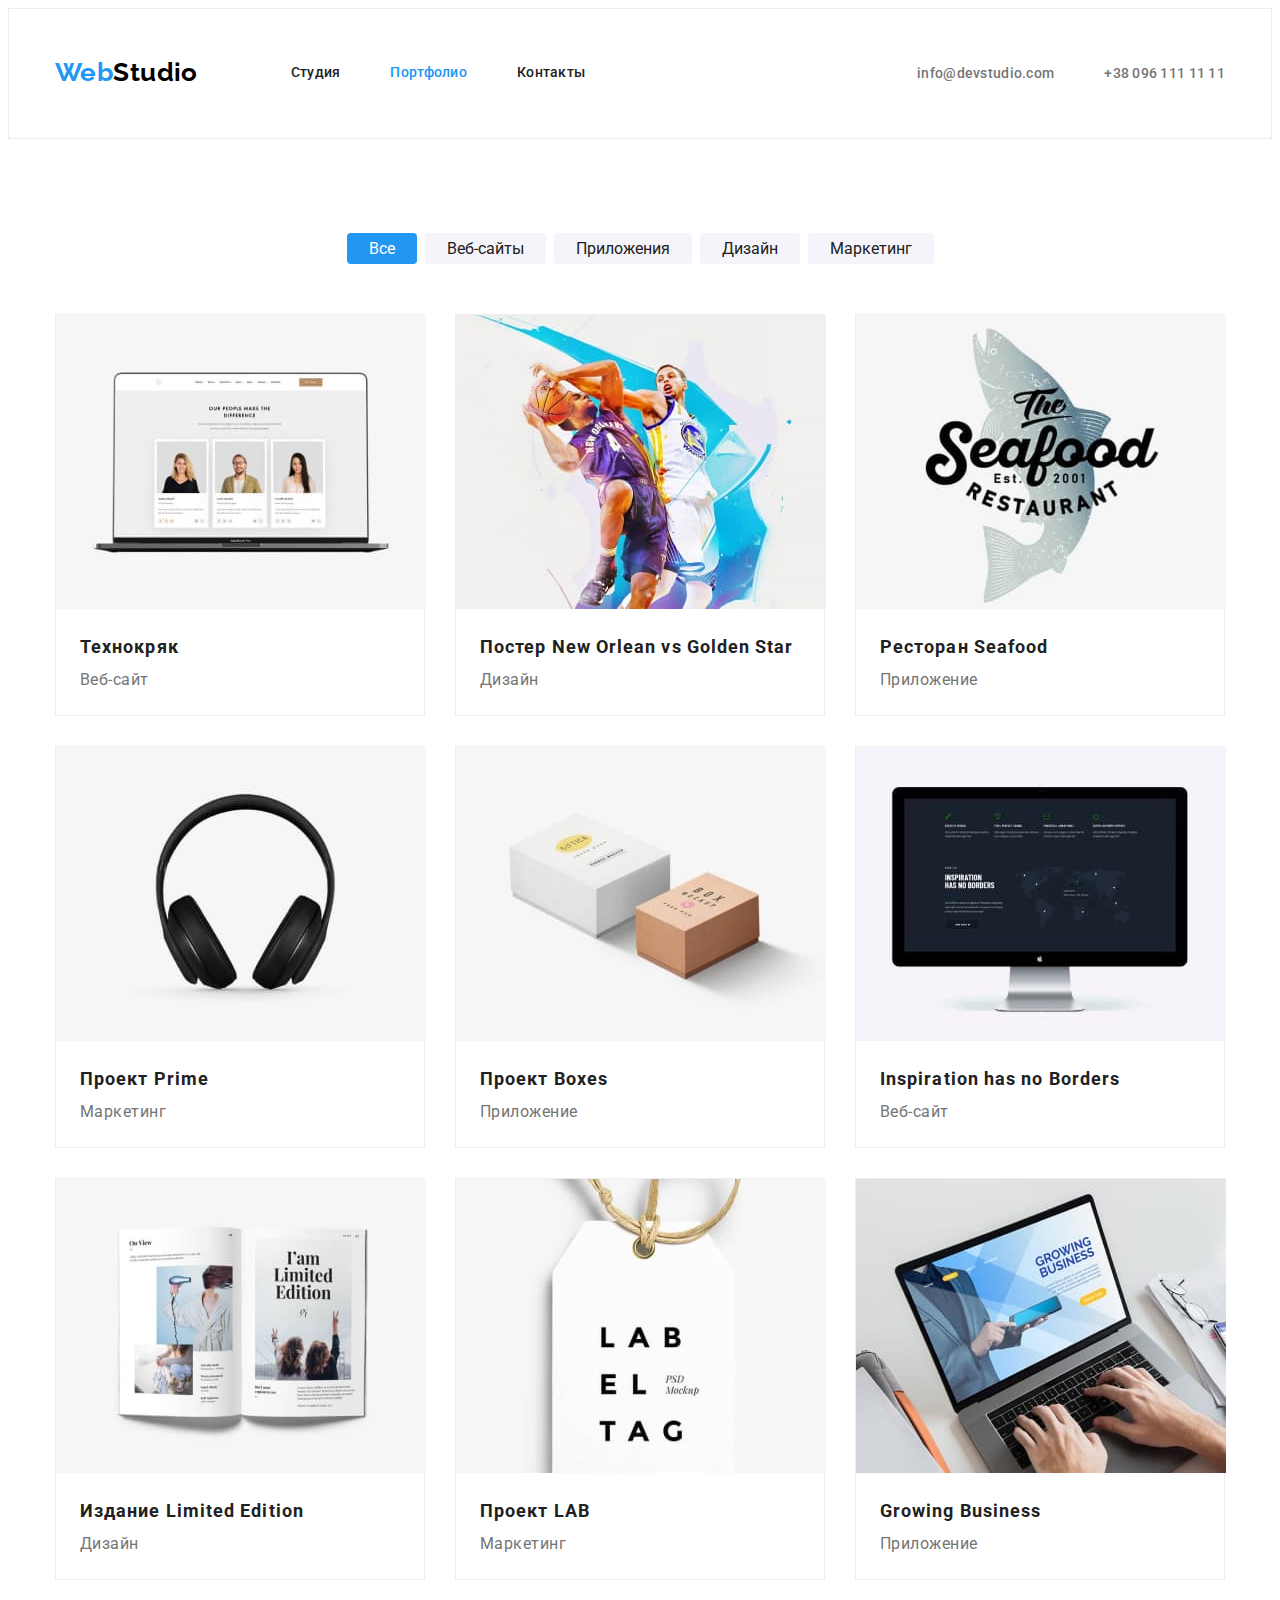
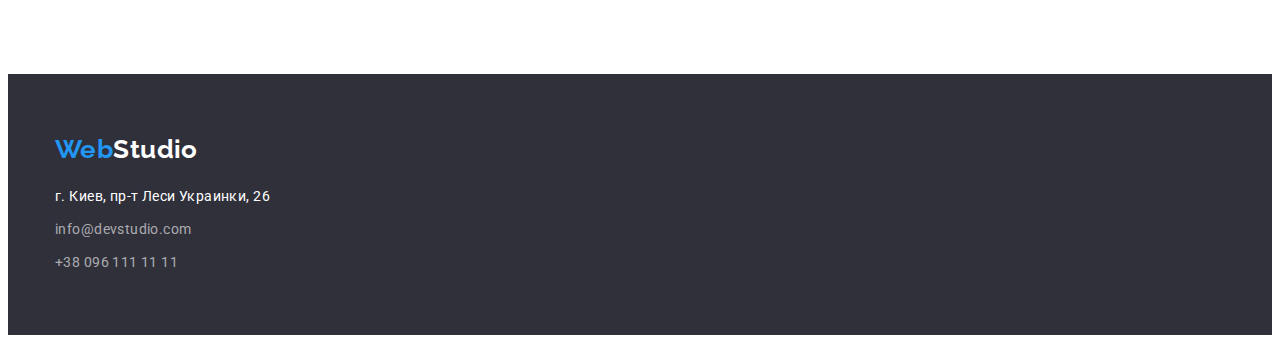
==== commit d3f81702: "Все кроме героя" ====
--- a/portfolio.html
+++ b/portfolio.html
@@ -160,14 +160,14 @@
                 <span class="accent">Web</span>Studio
             </a>
             <address class="footer-contacts">
-                <ul class="site-contacts list">
-                    <li>
+                <ul class="footer-site-contacts list">
+                    <li class="footer-contact-item">
                         <a href="" class="office-address link">г. Киев, пр-т Леси Украинки, 26</a>
                     </li>
-                    <li>
+                    <li class="footer-contact-item">
                         <a href="mailto:info@devstudio.com" class="link">info@devstudio.com</a>
                     </li>
-                    <li>
+                    <li class="footer-contact-item">
                         <a href="tel:+380961111111" class="link">+38 096 111 11 11</a>
                     </li>
                 </ul>
--- a/css/styles.css
+++ b/css/styles.css
@@ -61,6 +61,8 @@
     padding-top: 24px;
     padding-bottom: 25px;
     /* background-color: teal; */
+
+    border: 1px solid #ECECEC;
 }
 
 .container {
@@ -68,7 +70,7 @@
     padding-left: 15px;
     padding-right: 15px;
     margin: 0 auto;
-    outline: 2px solid red;
+    /* outline: 2px solid red; */
 }
 
 .header-nav {
@@ -250,6 +252,16 @@
     font-size: 36px;
     line-height: 1.67;
     text-align: center;
+
+    margin-bottom: 50px;
+}
+
+.services-list {
+    display: flex;
+}
+
+.service-card:not(:last-child) {
+    margin-right: 30px;
 }
 
 
@@ -269,18 +281,34 @@
     font-size: 36px;
     line-height: 1.67;
     text-align: center;
+
+    margin-bottom: 50px;
+}
+
+.team-list {
+    display: flex;
 }
 
 .team-card {
     width: 270px;
-    /* text-align: center; */
+}
+
+.team-card:not(:last-child) {
+    margin-right: 30px;
 }
 
 .team-card > .content {
     padding-top: 30px;
     padding-bottom: 30px;
     text-align: center;
-    outline: 2px solid red;
+    /* outline: 2px solid red; */
+
+/* box-shadow, border-radius - это просто скопировано из фигмы */
+    box-shadow: 
+    0px 1px 3px rgba(0, 0, 0, 0.12), 
+    0px 1px 1px rgba(0, 0, 0, 0.14), 
+    0px 2px 1px rgba(0, 0, 0, 0.2);
+    border-radius: 0px 0px 4px 4px;
 }
 
 .team-card-title {
@@ -297,7 +325,7 @@
     line-height: 1.19;
 }
 
-/* Футер */
+/* --------Футер-------- */
 
 .footer {
     background-color: #2F303A;
@@ -322,7 +350,7 @@
     /* background-color: teal; */
 }
 
-.footer .site-contacts .link {
+.footer-site-contacts .link {
 font-weight: 400;
 line-height: 1.71;
 }
@@ -331,6 +359,10 @@
     color: var(--primary-white-color);
 
     line-height: 1.71;
+}
+
+.footer-contact-item:not(:last-child){
+    margin-bottom: 9px;
 }
 
 .footer-contacts .link {
@@ -353,8 +385,14 @@
 /* Buttons */
 
 .btn-filter {
-    display: inline-block;
-
+    display: flex;
+    justify-content: center;
+
+    margin-bottom: 50px;
+}
+
+.btn:not(:last-child) {
+    margin-right: 8px;
 }
 
 .button {
@@ -386,7 +424,7 @@
 }
 
 
-/* Portfolio content */
+/* Portfolio Cards */
 
 .portfolio {
     padding-top: 94px;
@@ -397,9 +435,30 @@
     text-decoration: none;
 }
 
+.project-list {
+    display: flex;
+    flex-wrap: wrap;
+}
+
+.project-card {
+    width: 370px;
+    margin-right: 30px;
+    margin-bottom: 30px;
+
+    border: 1px solid #EEEEEE;
+}
+
+.project-card:nth-child(3n) {
+    margin-right: 0;
+}
+
+.project-card:nth-last-child(-n + 3) {
+    margin-bottom: 0;
+}
+
 .project-card .content {
     padding: 20px 24px;
-    outline: 2px solid red;
+    /* outline: 2px solid red; */
 }
 
 .project-card-title {
